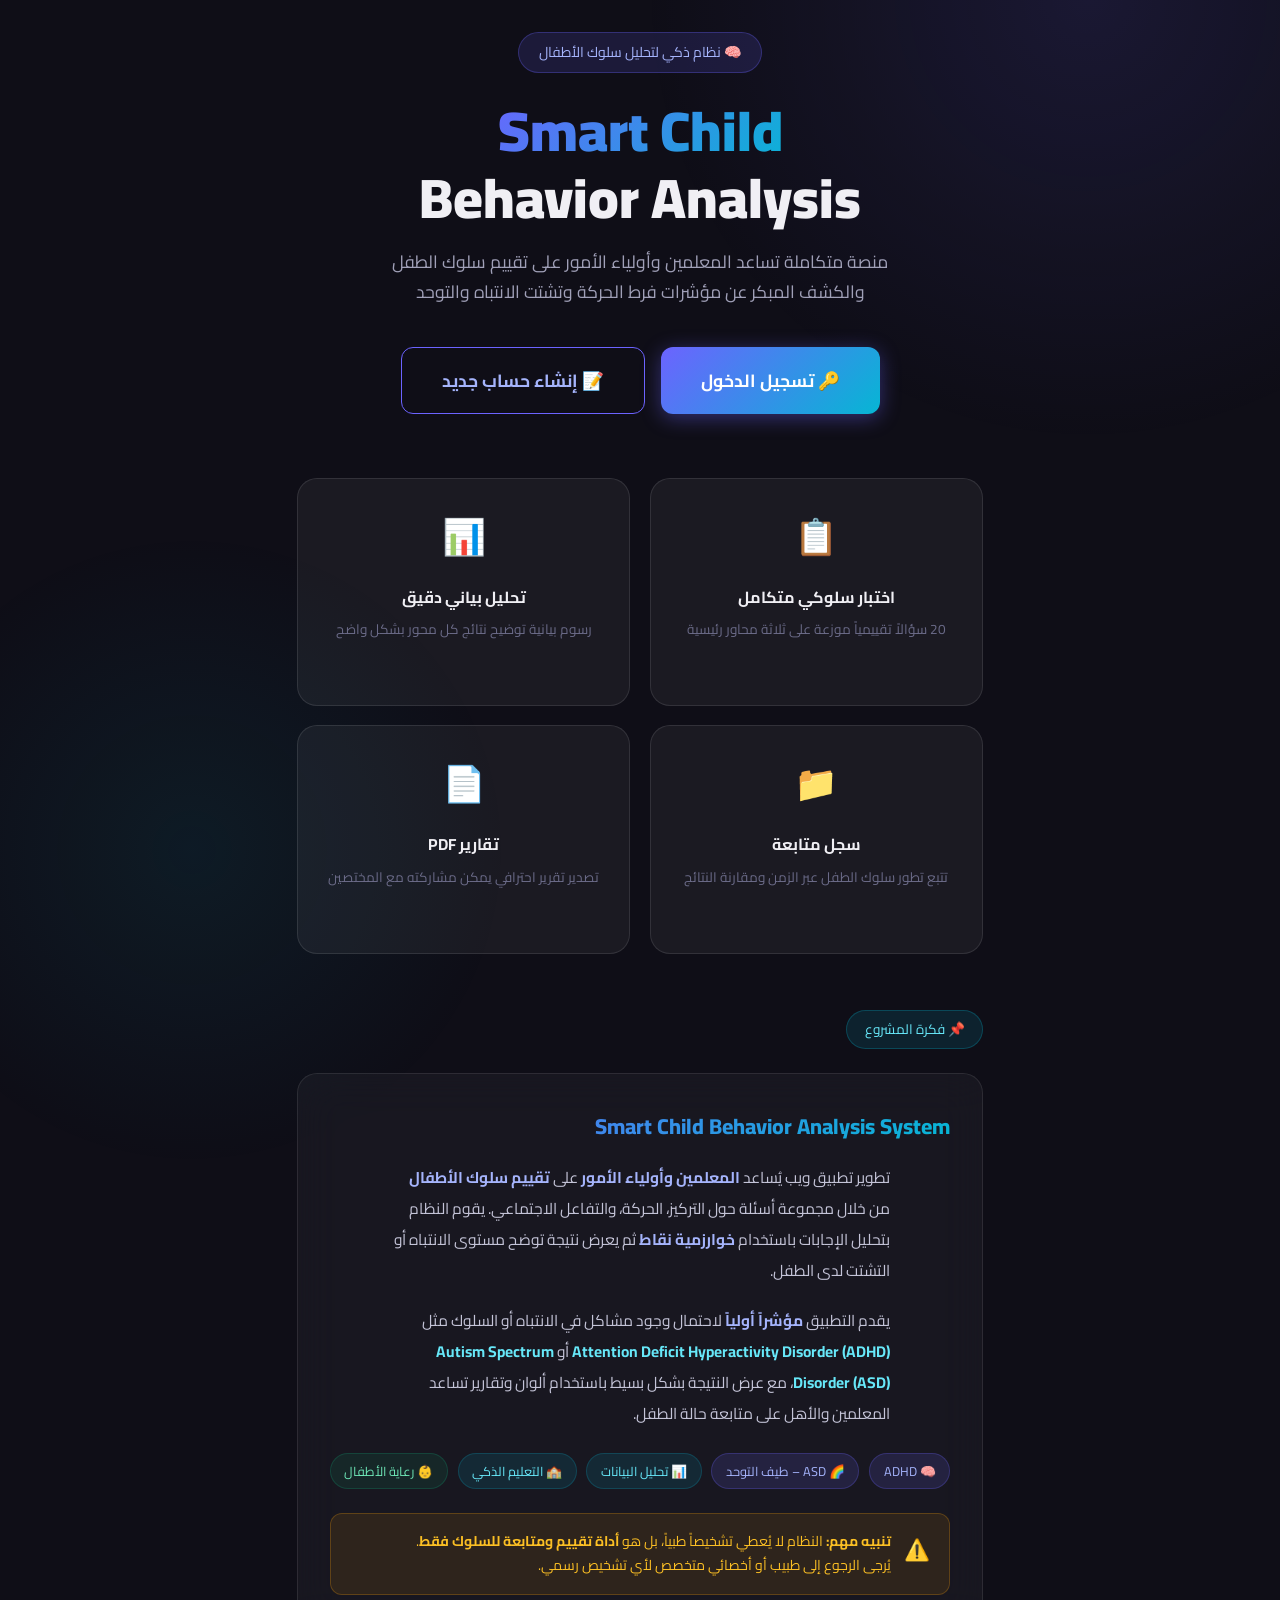
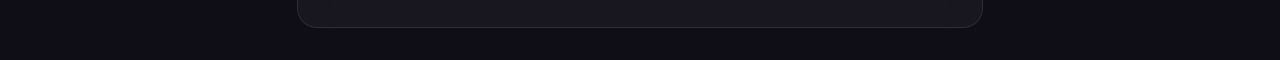
==== index.html @ 27fe79f5 "نظام ذكي لتشخيص اضطرابات فرط الحركة والتوحد لدى الأطفال نظام ذكي لتشخيص اضطرابات فرط الحركة والتوحد " ====
<!DOCTYPE html>
<html lang="ar" dir="rtl">
<head>
  <meta charset="UTF-8">
  <meta name="viewport" content="width=device-width, initial-scale=1.0">
  <title>نظام تحليل سلوك الأطفال الذكي</title>
  <meta name="description" content="نظام ذكي لتحليل سلوك الأطفال وتقديم مؤشرات مبكرة لمشاكل الانتباه وفرط الحركة والتوحد">
  <link rel="stylesheet" href="css/style.css">
</head>
<body>

<div class="hero">
  <div class="container">
    <div class="hero-badge">🧠 نظام ذكي لتحليل سلوك الأطفال</div>
    <h1>
      <span class="text-gradient">Smart Child</span><br>
      Behavior Analysis
    </h1>
    <p>منصة متكاملة تساعد المعلمين وأولياء الأمور على تقييم سلوك الطفل والكشف المبكر عن مؤشرات فرط الحركة وتشتت الانتباه والتوحد</p>
    <div class="hero-btns">
      <a href="login.html" class="btn btn-primary btn-lg">🔑 تسجيل الدخول</a>
      <a href="register.html" class="btn btn-outline btn-lg">📝 إنشاء حساب جديد</a>
    </div>

    <div class="features-grid">
      <div class="feature-card">
        <div class="feature-icon">📋</div>
        <h3>اختبار سلوكي متكامل</h3>
        <p>20 سؤالاً تقييمياً موزعة على ثلاثة محاور رئيسية</p>
      </div>
      <div class="feature-card">
        <div class="feature-icon">📊</div>
        <h3>تحليل بياني دقيق</h3>
        <p>رسوم بيانية توضيح نتائج كل محور بشكل واضح</p>
      </div>
      <div class="feature-card">
        <div class="feature-icon">📁</div>
        <h3>سجل متابعة</h3>
        <p>تتبع تطور سلوك الطفل عبر الزمن ومقارنة النتائج</p>
      </div>
      <div class="feature-card">
        <div class="feature-icon">📄</div>
        <h3>تقارير PDF</h3>
        <p>تصدير تقرير احترافي يمكن مشاركته مع المختصين</p>
      </div>
    </div>

    <!-- About Section -->
    <div style="margin-top:3.5rem;text-align:right;">

      <div style="display:inline-flex;align-items:center;gap:0.5rem;background:rgba(6,182,212,0.12);border:1px solid rgba(6,182,212,0.25);border-radius:50px;padding:0.35rem 1.1rem;font-size:0.85rem;color:#67e8f9;margin-bottom:1.5rem;">
        📌 فكرة المشروع
      </div>

      <div style="background:rgba(255,255,255,0.04);border:1px solid rgba(255,255,255,0.09);border-radius:20px;padding:2rem;backdrop-filter:blur(20px);">

        <h2 style="font-size:1.35rem;font-weight:800;margin-bottom:1rem;background:linear-gradient(135deg,#6c63ff,#06b6d4);-webkit-background-clip:text;-webkit-text-fill-color:transparent;background-clip:text;">
          Smart Child Behavior Analysis System
        </h2>

        <p style="color:#c4c4d8;font-size:0.97rem;line-height:2;margin-bottom:1.2rem;">
          تطوير تطبيق ويب يُساعد <strong style="color:#a5b4fc;">المعلمين وأولياء الأمور</strong> على
          <strong style="color:#a5b4fc;">تقييم سلوك الأطفال</strong> من خلال مجموعة أسئلة حول التركيز،
          الحركة، والتفاعل الاجتماعي. يقوم النظام بتحليل الإجابات باستخدام
          <strong style="color:#a5b4fc;">خوارزمية نقاط</strong> ثم يعرض نتيجة توضح مستوى الانتباه
          أو التشتت لدى الطفل.
        </p>

        <p style="color:#c4c4d8;font-size:0.97rem;line-height:2;margin-bottom:1.5rem;">
          يقدم التطبيق <strong style="color:#a5b4fc;">مؤشراً أولياً</strong> لاحتمال وجود مشاكل في
          الانتباه أو السلوك مثل
          <strong style="color:#67e8f9;">Attention Deficit Hyperactivity Disorder (ADHD)</strong> أو
          <strong style="color:#67e8f9;">Autism Spectrum Disorder (ASD)</strong>،
          مع عرض النتيجة بشكل بسيط باستخدام ألوان وتقارير تساعد المعلمين والأهل
          على متابعة حالة الطفل.
        </p>

        <!-- Tags -->
        <div style="display:flex;flex-wrap:wrap;gap:0.6rem;margin-bottom:1.5rem;">
          <span style="background:rgba(108,99,255,0.15);color:#a5b4fc;padding:0.3rem 0.85rem;border-radius:50px;font-size:0.8rem;border:1px solid rgba(108,99,255,0.25);">🧠 ADHD</span>
          <span style="background:rgba(108,99,255,0.15);color:#a5b4fc;padding:0.3rem 0.85rem;border-radius:50px;font-size:0.8rem;border:1px solid rgba(108,99,255,0.25);">🌈 ASD – طيف التوحد</span>
          <span style="background:rgba(6,182,212,0.12);color:#67e8f9;padding:0.3rem 0.85rem;border-radius:50px;font-size:0.8rem;border:1px solid rgba(6,182,212,0.2);">📊 تحليل البيانات</span>
          <span style="background:rgba(6,182,212,0.12);color:#67e8f9;padding:0.3rem 0.85rem;border-radius:50px;font-size:0.8rem;border:1px solid rgba(6,182,212,0.2);">🏫 التعليم الذكي</span>
          <span style="background:rgba(16,185,129,0.1);color:#6ee7b7;padding:0.3rem 0.85rem;border-radius:50px;font-size:0.8rem;border:1px solid rgba(16,185,129,0.2);">👶 رعاية الأطفال</span>
        </div>

        <!-- Disclaimer -->
        <div style="background:rgba(245,158,11,0.1);border:1px solid rgba(245,158,11,0.25);border-radius:12px;padding:1rem 1.2rem;display:flex;align-items:flex-start;gap:0.8rem;">
          <span style="font-size:1.3rem;flex-shrink:0;">⚠️</span>
          <p style="color:#fbbf24;font-size:0.88rem;line-height:1.7;margin:0;">
            <strong>تنبيه مهم:</strong> النظام لا يُعطي تشخيصاً طبياً، بل هو
            <strong>أداة تقييم ومتابعة للسلوك فقط</strong>. يُرجى الرجوع إلى طبيب أو
            أخصائي متخصص لأي تشخيص رسمي.
          </p>
        </div>

      </div>
    </div>

  </div>
</div>

<script src="js/storage.js"></script>
<script>
  // If already logged in, go to dashboard
  redirectIfLoggedIn();
</script>
</body>
</html>
---- css/style.css ----
@import url('https://fonts.googleapis.com/css2?family=Cairo:wght@300;400;500;600;700;800;900&family=Tajawal:wght@300;400;500;700;800&display=swap');

:root {
  --primary: #6c63ff;
  --primary-dark: #4f46e5;
  --primary-light: #a5b4fc;
  --secondary: #06b6d4;
  --accent: #f59e0b;
  --success: #10b981;
  --warning: #f59e0b;
  --danger: #ef4444;
  --bg-dark: #0f0e17;
  --bg-card: rgba(255,255,255,0.05);
  --bg-card-hover: rgba(255,255,255,0.08);
  --border: rgba(255,255,255,0.1);
  --text-primary: #f0eff4;
  --text-secondary: #a0a0b8;
  --text-muted: #6b6b88;
  --gradient: linear-gradient(135deg, #6c63ff, #06b6d4);
  --gradient-card: linear-gradient(145deg, rgba(108,99,255,0.15), rgba(6,182,212,0.08));
  --shadow: 0 20px 60px rgba(0,0,0,0.4);
  --shadow-sm: 0 4px 20px rgba(0,0,0,0.2);
  --radius: 20px;
  --radius-sm: 12px;
}

*, *::before, *::after { box-sizing: border-box; margin: 0; padding: 0; }

html { direction: rtl; scroll-behavior: smooth; }

body {
  font-family: 'Cairo', 'Tajawal', sans-serif;
  background: var(--bg-dark);
  color: var(--text-primary);
  min-height: 100vh;
  overflow-x: hidden;
  position: relative;
}

body::before {
  content: '';
  position: fixed;
  top: -50%;
  right: -20%;
  width: 70vw;
  height: 70vw;
  background: radial-gradient(circle, rgba(108,99,255,0.12) 0%, transparent 70%);
  pointer-events: none;
  z-index: 0;
}

body::after {
  content: '';
  position: fixed;
  bottom: -30%;
  left: -10%;
  width: 50vw;
  height: 50vw;
  background: radial-gradient(circle, rgba(6,182,212,0.08) 0%, transparent 70%);
  pointer-events: none;
  z-index: 0;
}

/* ===== SCROLLBAR ===== */
::-webkit-scrollbar { width: 6px; }
::-webkit-scrollbar-track { background: var(--bg-dark); }
::-webkit-scrollbar-thumb { background: var(--primary); border-radius: 10px; }

/* ===== NAVBAR ===== */
.navbar {
  position: fixed;
  top: 0; right: 0; left: 0;
  z-index: 1000;
  background: rgba(15,14,23,0.85);
  backdrop-filter: blur(20px);
  border-bottom: 1px solid var(--border);
  padding: 0 2rem;
  height: 70px;
  display: flex;
  align-items: center;
  justify-content: space-between;
}

.nav-brand {
  display: flex;
  align-items: center;
  gap: 0.75rem;
  text-decoration: none;
  color: var(--text-primary);
  font-size: 1.2rem;
  font-weight: 800;
}

.nav-brand .logo-icon {
  width: 40px; height: 40px;
  background: var(--gradient);
  border-radius: 12px;
  display: flex; align-items: center; justify-content: center;
  font-size: 1.3rem;
  box-shadow: 0 4px 15px rgba(108,99,255,0.4);
}

.nav-links {
  display: flex;
  align-items: center;
  gap: 1.5rem;
  list-style: none;
}

.nav-links a {
  color: var(--text-secondary);
  text-decoration: none;
  font-weight: 500;
  font-size: 0.95rem;
  transition: color 0.3s;
}

.nav-links a:hover { color: var(--primary-light); }

.nav-user {
  display: flex;
  align-items: center;
  gap: 1rem;
}

.user-avatar {
  width: 38px; height: 38px;
  background: var(--gradient);
  border-radius: 50%;
  display: flex; align-items: center; justify-content: center;
  font-weight: 700;
  font-size: 1rem;
  cursor: pointer;
}

/* ===== MAIN CONTENT ===== */
.main-content {
  padding-top: 90px;
  padding-bottom: 3rem;
  min-height: 100vh;
  position: relative;
  z-index: 1;
}

.container {
  max-width: 1200px;
  margin: 0 auto;
  padding: 0 1.5rem;
}

.container-sm {
  max-width: 680px;
  margin: 0 auto;
  padding: 0 1.5rem;
}

/* ===== PAGE HEADER ===== */
.page-header {
  text-align: center;
  margin-bottom: 2.5rem;
}

.page-header h1 {
  font-size: 2.2rem;
  font-weight: 800;
  background: var(--gradient);
  -webkit-background-clip: text;
  -webkit-text-fill-color: transparent;
  background-clip: text;
  margin-bottom: 0.5rem;
}

.page-header p {
  color: var(--text-secondary);
  font-size: 1.05rem;
}

/* ===== GLASS CARD ===== */
.card {
  background: var(--bg-card);
  background-image: var(--gradient-card);
  border: 1px solid var(--border);
  border-radius: var(--radius);
  padding: 2rem;
  backdrop-filter: blur(20px);
  box-shadow: var(--shadow-sm);
  transition: transform 0.3s, box-shadow 0.3s;
}

.card:hover { transform: translateY(-4px); box-shadow: var(--shadow); }

/* ===== BADGE / STATUS ===== */
.badge {
  display: inline-flex;
  align-items: center;
  gap: 0.4rem;
  padding: 0.3rem 0.9rem;
  border-radius: 50px;
  font-size: 0.82rem;
  font-weight: 700;
}

.badge-normal     { background: rgba(16,185,129,0.2);  color: #34d399;  border: 1px solid rgba(16,185,129,0.3); }
.badge-attention  { background: rgba(245,158,11,0.2);  color: #fbbf24;  border: 1px solid rgba(245,158,11,0.3); }
.badge-hyperactive{ background: rgba(239,68,68,0.2);   color: #f87171;  border: 1px solid rgba(239,68,68,0.3); }
.badge-autism     { background: rgba(168,85,247,0.2);  color: #c084fc;  border: 1px solid rgba(168,85,247,0.3); }
.badge-pending    { background: rgba(160,160,184,0.15);color: var(--text-secondary); border: 1px solid var(--border); }

/* ===== BUTTONS ===== */
.btn {
  display: inline-flex;
  align-items: center;
  gap: 0.5rem;
  padding: 0.75rem 1.75rem;
  border-radius: var(--radius-sm);
  font-family: 'Cairo', sans-serif;
  font-size: 0.95rem;
  font-weight: 700;
  cursor: pointer;
  border: none;
  transition: all 0.3s;
  text-decoration: none;
}

.btn-primary {
  background: var(--gradient);
  color: #fff;
  box-shadow: 0 4px 20px rgba(108,99,255,0.4);
}

.btn-primary:hover {
  transform: translateY(-2px);
  box-shadow: 0 8px 30px rgba(108,99,255,0.6);
}

.btn-outline {
  background: transparent;
  color: var(--primary-light);
  border: 1.5px solid var(--primary);
}

.btn-outline:hover { background: rgba(108,99,255,0.1); }

.btn-success {
  background: linear-gradient(135deg, #10b981, #059669);
  color: #fff;
  box-shadow: 0 4px 20px rgba(16,185,129,0.4);
}

.btn-danger {
  background: linear-gradient(135deg, #ef4444, #dc2626);
  color: #fff;
}

.btn-sm { padding: 0.5rem 1.1rem; font-size: 0.85rem; }
.btn-lg { padding: 1rem 2.5rem; font-size: 1.1rem; }
.btn-full { width: 100%; justify-content: center; }

.btn:disabled {
  opacity: 0.5;
  cursor: not-allowed;
  transform: none !important;
}

/* ===== FORM ===== */
.form-group { margin-bottom: 1.5rem; }

.form-label {
  display: block;
  margin-bottom: 0.5rem;
  font-size: 0.9rem;
  font-weight: 600;
  color: var(--text-secondary);
}

.form-control {
  width: 100%;
  padding: 0.85rem 1.2rem;
  background: rgba(255,255,255,0.04);
  border: 1.5px solid var(--border);
  border-radius: var(--radius-sm);
  color: var(--text-primary);
  font-family: 'Cairo', sans-serif;
  font-size: 0.95rem;
  transition: border-color 0.3s, box-shadow 0.3s;
  direction: rtl;
}

.form-control:focus {
  outline: none;
  border-color: var(--primary);
  box-shadow: 0 0 0 3px rgba(108,99,255,0.15);
  background: rgba(108,99,255,0.05);
}

.form-control::placeholder { color: var(--text-muted); }

select.form-control option { background: #1a1928; }

.form-error {
  color: #f87171;
  font-size: 0.82rem;
  margin-top: 0.3rem;
  display: none;
}

/* ===== GRID ===== */
.grid { display: grid; gap: 1.5rem; }
.grid-2 { grid-template-columns: repeat(auto-fit, minmax(280px, 1fr)); }
.grid-3 { grid-template-columns: repeat(auto-fit, minmax(260px, 1fr)); }

/* ===== STATS ===== */
.stat-card {
  background: var(--bg-card);
  border: 1px solid var(--border);
  border-radius: var(--radius);
  padding: 1.5rem;
  display: flex;
  align-items: center;
  gap: 1rem;
  transition: all 0.3s;
}

.stat-card:hover { transform: translateY(-3px); box-shadow: var(--shadow-sm); }

.stat-icon {
  width: 56px; height: 56px;
  border-radius: 16px;
  display: flex; align-items: center; justify-content: center;
  font-size: 1.5rem;
  flex-shrink: 0;
}

.stat-icon-purple { background: rgba(108,99,255,0.2); }
.stat-icon-cyan { background: rgba(6,182,212,0.2); }
.stat-icon-green { background: rgba(16,185,129,0.2); }
.stat-icon-yellow { background: rgba(245,158,11,0.2); }

.stat-info h3 {
  font-size: 1.8rem;
  font-weight: 800;
  color: var(--text-primary);
}

.stat-info p {
  color: var(--text-secondary);
  font-size: 0.88rem;
}

/* ===== CHILD CARD ===== */
.child-card {
  background: var(--bg-card);
  border: 1px solid var(--border);
  border-radius: var(--radius);
  padding: 1.5rem;
  cursor: pointer;
  transition: all 0.3s;
  position: relative;
  overflow: hidden;
}

.child-card::before {
  content: '';
  position: absolute;
  top: 0; right: 0;
  width: 4px;
  height: 100%;
  background: var(--gradient);
  border-radius: 0 var(--radius) var(--radius) 0;
}

.child-card:hover {
  transform: translateY(-4px);
  border-color: rgba(108,99,255,0.3);
  box-shadow: 0 10px 40px rgba(108,99,255,0.2);
}

.child-avatar {
  width: 60px; height: 60px;
  border-radius: 50%;
  background: var(--gradient);
  display: flex; align-items: center; justify-content: center;
  font-size: 1.5rem;
  font-weight: 800;
  margin-bottom: 1rem;
  color: #fff;
  box-shadow: 0 4px 15px rgba(108,99,255,0.4);
}

.child-name {
  font-size: 1.15rem;
  font-weight: 700;
  margin-bottom: 0.3rem;
}

.child-meta {
  color: var(--text-secondary);
  font-size: 0.88rem;
  margin-bottom: 1rem;
}

.child-actions {
  display: flex;
  gap: 0.6rem;
  flex-wrap: wrap;
}

/* ===== ASSESSMENT ===== */
.question-card {
  background: var(--bg-card);
  border: 1px solid var(--border);
  border-radius: var(--radius);
  padding: 2rem;
  margin-bottom: 1rem;
  transition: all 0.4s;
  animation: fadeInUp 0.4s ease;
}

.question-number {
  font-size: 0.82rem;
  font-weight: 600;
  color: var(--primary-light);
  text-transform: uppercase;
  margin-bottom: 0.5rem;
}

.question-text {
  font-size: 1.1rem;
  font-weight: 600;
  color: var(--text-primary);
  margin-bottom: 1.5rem;
  line-height: 1.7;
}

.scale-options {
  display: flex;
  gap: 0.75rem;
  justify-content: center;
  flex-wrap: wrap;
}

.scale-btn {
  display: flex;
  flex-direction: column;
  align-items: center;
  gap: 0.3rem;
  padding: 0.8rem 1.2rem;
  border-radius: var(--radius-sm);
  border: 1.5px solid var(--border);
  background: transparent;
  color: var(--text-secondary);
  cursor: pointer;
  font-family: 'Cairo', sans-serif;
  font-size: 0.82rem;
  transition: all 0.25s;
  min-width: 75px;
}

.scale-btn .scale-num {
  font-size: 1.3rem;
  font-weight: 800;
  color: var(--text-primary);
  transition: color 0.25s;
}

.scale-btn:hover {
  border-color: var(--primary);
  background: rgba(108,99,255,0.1);
}

.scale-btn.selected {
  border-color: var(--primary);
  background: rgba(108,99,255,0.2);
  color: var(--primary-light);
}

.scale-btn.selected .scale-num { color: var(--primary-light); }

/* ===== PROGRESS ===== */
.progress-bar-wrap {
  background: rgba(255,255,255,0.06);
  border-radius: 50px;
  height: 8px;
  overflow: hidden;
  margin-bottom: 0.5rem;
}

.progress-bar {
  height: 100%;
  background: var(--gradient);
  border-radius: 50px;
  transition: width 0.4s ease;
}

.progress-text {
  display: flex;
  justify-content: space-between;
  font-size: 0.82rem;
  color: var(--text-muted);
  margin-bottom: 1.5rem;
}

/* ===== RESULT ===== */
.result-hero {
  text-align: center;
  padding: 3rem 0 2rem;
}

.result-circle {
  width: 160px; height: 160px;
  border-radius: 50%;
  margin: 0 auto 1.5rem;
  display: flex; flex-direction: column;
  align-items: center; justify-content: center;
  font-size: 2.5rem;
  font-weight: 900;
  border: 4px solid;
  position: relative;
  animation: pulse-ring 2s ease-in-out infinite;
}

.result-circle.normal      { border-color: #10b981; background: rgba(16,185,129,0.1);  color: #10b981; }
.result-circle.attention   { border-color: #f59e0b; background: rgba(245,158,11,0.1);  color: #f59e0b; }
.result-circle.hyperactive { border-color: #ef4444; background: rgba(239,68,68,0.1);   color: #ef4444; }
.result-circle.autism      { border-color: #a855f7; background: rgba(168,85,247,0.1);  color: #a855f7; }

.result-circle .score-label {
  font-size: 0.75rem;
  font-weight: 600;
  margin-top: 0.2rem;
}

.result-title {
  font-size: 1.8rem;
  font-weight: 800;
  margin-bottom: 0.5rem;
}

.result-subtitle {
  color: var(--text-secondary);
  font-size: 1rem;
}

.category-scores {
  display: grid;
  grid-template-columns: repeat(auto-fit, minmax(180px, 1fr));
  gap: 1rem;
  margin: 2rem 0;
}

.category-score-card {
  background: var(--bg-card);
  border: 1px solid var(--border);
  border-radius: var(--radius-sm);
  padding: 1.2rem;
  text-align: center;
}

.category-score-card .cat-name {
  font-size: 0.88rem;
  color: var(--text-secondary);
  margin-bottom: 0.5rem;
}

.category-score-card .cat-val {
  font-size: 1.8rem;
  font-weight: 800;
  color: var(--primary-light);
}

.category-score-card .cat-max {
  font-size: 0.78rem;
  color: var(--text-muted);
}

/* ===== RECOMMENDATIONS ===== */
.recommend-list { list-style: none; }

.recommend-list li {
  display: flex;
  align-items: flex-start;
  gap: 0.8rem;
  padding: 0.9rem 0;
  border-bottom: 1px solid var(--border);
  font-size: 0.95rem;
  line-height: 1.6;
  color: var(--text-secondary);
}

.recommend-list li:last-child { border-bottom: none; }

.recommend-icon {
  width: 28px; height: 28px;
  border-radius: 50%;
  background: rgba(108,99,255,0.2);
  display: flex; align-items: center; justify-content: center;
  font-size: 0.9rem;
  flex-shrink: 0;
  margin-top: 2px;
}

/* ===== TIMELINE ===== */
.timeline { position: relative; padding-right: 1.5rem; }

.timeline::before {
  content: '';
  position: absolute;
  right: 0; top: 0; bottom: 0;
  width: 2px;
  background: linear-gradient(to bottom, var(--primary), transparent);
}

.timeline-item {
  position: relative;
  padding-right: 2rem;
  padding-bottom: 2rem;
}

.timeline-dot {
  position: absolute;
  right: -7px; top: 4px;
  width: 16px; height: 16px;
  border-radius: 50%;
  border: 2px solid var(--primary);
  background: var(--bg-dark);
}

.timeline-date {
  font-size: 0.82rem;
  color: var(--text-muted);
  margin-bottom: 0.3rem;
}

.timeline-card {
  background: var(--bg-card);
  border: 1px solid var(--border);
  border-radius: var(--radius-sm);
  padding: 1rem 1.2rem;
}

/* ===== AUTH PAGES ===== */
.auth-wrapper {
  min-height: 100vh;
  display: flex;
  align-items: center;
  justify-content: center;
  padding: 2rem;
  position: relative;
  z-index: 1;
}

.auth-card {
  width: 100%;
  max-width: 460px;
  background: rgba(255,255,255,0.04);
  border: 1px solid var(--border);
  border-radius: 28px;
  padding: 2.5rem;
  backdrop-filter: blur(30px);
  box-shadow: 0 30px 80px rgba(0,0,0,0.5);
  animation: fadeInUp 0.5s ease;
}

.auth-logo {
  text-align: center;
  margin-bottom: 2rem;
}

.auth-logo .logo-big {
  width: 70px; height: 70px;
  background: var(--gradient);
  border-radius: 20px;
  display: flex; align-items: center; justify-content: center;
  font-size: 2rem;
  margin: 0 auto 1rem;
  box-shadow: 0 8px 30px rgba(108,99,255,0.5);
}

.auth-logo h1 {
  font-size: 1.5rem;
  font-weight: 800;
  background: var(--gradient);
  -webkit-background-clip: text;
  -webkit-text-fill-color: transparent;
  background-clip: text;
}

.auth-logo p {
  color: var(--text-muted);
  font-size: 0.88rem;
}

.auth-divider {
  text-align: center;
  margin: 1.5rem 0;
  position: relative;
  color: var(--text-muted);
  font-size: 0.85rem;
}

.auth-divider::before {
  content: '';
  position: absolute;
  left: 0; right: 0; top: 50%;
  height: 1px;
  background: var(--border);
}

.auth-divider span {
  background: var(--bg-dark);
  padding: 0 0.8rem;
  position: relative;
}

/* ===== TOAST ===== */
.toast-container {
  position: fixed;
  top: 80px; left: 1.5rem;
  z-index: 9999;
  display: flex;
  flex-direction: column;
  gap: 0.5rem;
}

.toast {
  background: rgba(20,19,35,0.95);
  border: 1px solid var(--border);
  border-radius: var(--radius-sm);
  padding: 0.9rem 1.2rem;
  display: flex;
  align-items: center;
  gap: 0.75rem;
  min-width: 280px;
  backdrop-filter: blur(20px);
  animation: slideInLeft 0.3s ease;
  box-shadow: var(--shadow-sm);
}

.toast.success { border-color: rgba(16,185,129,0.4); }
.toast.error { border-color: rgba(239,68,68,0.4); }
.toast.warning { border-color: rgba(245,158,11,0.4); }

.toast-icon { font-size: 1.2rem; }
.toast-msg { font-size: 0.9rem; color: var(--text-primary); font-weight: 500; }

/* ===== MODAL ===== */
.modal-overlay {
  position: fixed; inset: 0;
  background: rgba(0,0,0,0.7);
  backdrop-filter: blur(5px);
  z-index: 2000;
  display: flex; align-items: center; justify-content: center;
  padding: 1rem;
  animation: fadeIn 0.2s ease;
}

.modal-box {
  background: #141327;
  border: 1px solid var(--border);
  border-radius: var(--radius);
  padding: 2rem;
  max-width: 500px; width: 100%;
  animation: fadeInUp 0.3s ease;
}

.modal-header {
  display: flex; align-items: center; justify-content: space-between;
  margin-bottom: 1.5rem;
}

.modal-title { font-size: 1.2rem; font-weight: 700; }

.modal-close {
  background: none; border: none; cursor: pointer;
  color: var(--text-muted); font-size: 1.4rem;
  padding: 0.2rem; transition: color 0.2s;
}

.modal-close:hover { color: var(--text-primary); }

/* ===== SECTION TITLE ===== */
.section-title {
  font-size: 1.3rem;
  font-weight: 700;
  margin-bottom: 1.2rem;
  display: flex;
  align-items: center;
  gap: 0.6rem;
}

.section-title::after {
  content: '';
  flex: 1;
  height: 1px;
  background: var(--border);
}

/* ===== EMPTY STATE ===== */
.empty-state {
  text-align: center;
  padding: 4rem 2rem;
  color: var(--text-muted);
}

.empty-state .empty-icon {
  font-size: 4rem;
  margin-bottom: 1rem;
  opacity: 0.4;
}

.empty-state h3 {
  font-size: 1.1rem;
  color: var(--text-secondary);
  margin-bottom: 0.5rem;
}

.empty-state p { font-size: 0.9rem; margin-bottom: 1.5rem; }

/* ===== LOADING ===== */
.spinner {
  width: 36px; height: 36px;
  border: 3px solid var(--border);
  border-top-color: var(--primary);
  border-radius: 50%;
  animation: spin 0.8s linear infinite;
  margin: 2rem auto;
}

/* ===== CHART CONTAINER ===== */
.chart-container {
  position: relative;
  background: var(--bg-card);
  border: 1px solid var(--border);
  border-radius: var(--radius);
  padding: 1.5rem;
  margin-bottom: 1.5rem;
}

.chart-title {
  font-size: 1rem;
  font-weight: 700;
  margin-bottom: 1rem;
  color: var(--text-secondary);
}

/* ===== THRESHOLD TABLE ===== */
.threshold-table {
  width: 100%;
  border-collapse: collapse;
  font-size: 0.9rem;
}

.threshold-table th {
  padding: 0.7rem 1rem;
  text-align: right;
  font-weight: 600;
  color: var(--text-secondary);
  border-bottom: 1px solid var(--border);
}

.threshold-table td {
  padding: 0.7rem 1rem;
  border-bottom: 1px solid rgba(255,255,255,0.04);
}

.threshold-table tr:last-child td { border-bottom: none; }

/* ===== MISC ===== */
.text-center { text-align: center; }
.text-gradient {
  background: var(--gradient);
  -webkit-background-clip: text;
  -webkit-text-fill-color: transparent;
  background-clip: text;
}

.mt-1 { margin-top: 0.5rem; }
.mt-2 { margin-top: 1rem; }
.mt-3 { margin-top: 1.5rem; }
.mt-4 { margin-top: 2rem; }
.mb-2 { margin-bottom: 1rem; }
.mb-3 { margin-bottom: 1.5rem; }
.mb-4 { margin-bottom: 2rem; }

.flex { display: flex; }
.flex-center { display: flex; align-items: center; justify-content: center; }
.flex-between { display: flex; align-items: center; justify-content: space-between; }
.gap-1 { gap: 0.5rem; }
.gap-2 { gap: 1rem; }
.flex-wrap { flex-wrap: wrap; }

.hidden { display: none !important; }

/* ===== ANIMATIONS ===== */
@keyframes fadeInUp {
  from { opacity: 0; transform: translateY(20px); }
  to { opacity: 1; transform: translateY(0); }
}

@keyframes fadeIn {
  from { opacity: 0; }
  to { opacity: 1; }
}

@keyframes slideInLeft {
  from { opacity: 0; transform: translateX(20px); }
  to { opacity: 1; transform: translateX(0); }
}

@keyframes spin {
  to { transform: rotate(360deg); }
}

@keyframes pulse-ring {
  0%, 100% { box-shadow: 0 0 0 0 rgba(108,99,255,0.15); }
  50% { box-shadow: 0 0 0 15px rgba(108,99,255,0); }
}

/* ===== HERO (Landing) ===== */
.hero {
  min-height: 100vh;
  display: flex;
  flex-direction: column;
  align-items: center;
  justify-content: center;
  text-align: center;
  padding: 2rem;
  position: relative;
  z-index: 1;
}

.hero-badge {
  display: inline-flex;
  align-items: center;
  gap: 0.5rem;
  background: rgba(108,99,255,0.15);
  border: 1px solid rgba(108,99,255,0.3);
  border-radius: 50px;
  padding: 0.4rem 1.2rem;
  font-size: 0.88rem;
  color: var(--primary-light);
  margin-bottom: 1.5rem;
  animation: fadeInUp 0.5s ease;
}

.hero h1 {
  font-size: clamp(2.2rem, 5vw, 3.5rem);
  font-weight: 900;
  line-height: 1.2;
  margin-bottom: 1rem;
  animation: fadeInUp 0.6s ease;
}

.hero p {
  font-size: 1.1rem;
  color: var(--text-secondary);
  max-width: 500px;
  margin: 0 auto 2.5rem;
  line-height: 1.7;
  animation: fadeInUp 0.7s ease;
}

.hero-btns {
  display: flex;
  gap: 1rem;
  justify-content: center;
  flex-wrap: wrap;
  animation: fadeInUp 0.8s ease;
}

.features-grid {
  display: grid;
  grid-template-columns: repeat(auto-fit, minmax(220px, 1fr));
  gap: 1.2rem;
  margin-top: 4rem;
  animation: fadeInUp 0.9s ease;
}

.feature-card {
  background: var(--bg-card);
  border: 1px solid var(--border);
  border-radius: var(--radius);
  padding: 1.5rem;
  text-align: center;
  transition: all 0.3s;
}

.feature-card:hover {
  border-color: rgba(108,99,255,0.3);
  transform: translateY(-4px);
}

.feature-icon {
  font-size: 2.2rem;
  margin-bottom: 0.8rem;
}

.feature-card h3 {
  font-size: 1rem;
  font-weight: 700;
  margin-bottom: 0.4rem;
}

.feature-card p {
  font-size: 0.85rem;
  color: var(--text-muted);
}

/* ===== CAMERA PAGE ===== */

/* Permission Screen */
.camera-permission-screen {
  text-align: center;
  padding: 2rem 0;
  animation: fadeInUp 0.5s ease;
}

.perm-icon {
  font-size: 4rem;
  margin-bottom: 1rem;
  animation: pulse-ring 3s infinite;
}

.perm-title {
  font-size: 1.7rem;
  font-weight: 800;
  background: var(--gradient);
  -webkit-background-clip: text;
  -webkit-text-fill-color: transparent;
  background-clip: text;
  margin-bottom: 1rem;
}

.perm-desc {
  color: var(--text-secondary);
  font-size: 1rem;
  line-height: 1.7;
  max-width: 500px;
  margin: 0 auto 1.5rem;
}

.perm-badges {
  display: flex;
  gap: 0.6rem;
  justify-content: center;
  flex-wrap: wrap;
  margin-bottom: 1.5rem;
}

.perm-badge {
  background: rgba(108,99,255,0.12);
  border: 1px solid rgba(108,99,255,0.25);
  border-radius: 50px;
  padding: 0.35rem 0.9rem;
  font-size: 0.82rem;
  color: var(--primary-light);
  font-weight: 600;
}

.color-legend {
  background: rgba(255,255,255,0.03);
  border: 1px solid var(--border);
  border-radius: var(--radius-sm);
  padding: 1rem 1.5rem;
  margin: 1.2rem 0;
  text-align: right;
}

.legend-item {
  display: flex;
  align-items: center;
  gap: 0.8rem;
  padding: 0.5rem 0;
  font-size: 0.9rem;
  color: var(--text-secondary);
  border-bottom: 1px solid rgba(255,255,255,0.04);
}

.legend-item:last-child { border-bottom: none; }

.legend-dot {
  width: 14px; height: 14px;
  border-radius: 50%;
  flex-shrink: 0;
}

.model-loading-status {
  display: flex;
  align-items: center;
  justify-content: center;
  gap: 0.75rem;
  padding: 0.8rem;
  color: var(--text-muted);
  font-size: 0.88rem;
  margin: 1rem 0;
}

.loading-spinner {
  width: 18px; height: 18px;
  border: 2px solid var(--border);
  border-top-color: var(--primary);
  border-radius: 50%;
  animation: spin 0.8s linear infinite;
  flex-shrink: 0;
}

.perm-error {
  background: rgba(239,68,68,0.1);
  border: 1px solid rgba(239,68,68,0.3);
  border-radius: var(--radius-sm);
  padding: 0.9rem;
  color: #f87171;
  font-size: 0.9rem;
  margin-top: 1rem;
}

/* Video Wrap */
.camera-wrap {
  position: relative;
  border-radius: var(--radius);
  overflow: hidden;
  background: #000;
  border: 2px solid var(--border);
  margin-bottom: 1.5rem;
  box-shadow: 0 20px 60px rgba(0,0,0,0.5);
}

.camera-video {
  width: 100%;
  display: block;
  transform: scaleX(-1); /* mirror effect */
  max-height: 360px;
  object-fit: cover;
}

.camera-canvas {
  position: absolute;
  top: 0; left: 0;
  width: 100%; height: 100%;
  transform: scaleX(-1); /* mirror to match video */
  pointer-events: none;
}

/* Live Indicator */
.camera-indicator {
  position: absolute;
  bottom: 1rem;
  left: 50%;
  transform: translateX(-50%);
  display: flex;
  align-items: center;
  gap: 0.7rem;
  background: rgba(0,0,0,0.7);
  border: 1px solid rgba(255,255,255,0.15);
  border-radius: 50px;
  padding: 0.5rem 1.2rem;
  backdrop-filter: blur(10px);
  white-space: nowrap;
}

.indicator-dot {
  width: 16px; height: 16px;
  border-radius: 50%;
  background: #6c63ff;
  box-shadow: 0 0 12px #6c63ffaa;
  animation: indicator-pulse 1s ease-in-out infinite;
  flex-shrink: 0;
  transition: background 0.5s, box-shadow 0.5s;
}

.indicator-label {
  font-size: 0.85rem;
  font-weight: 700;
  color: #fff;
}

@keyframes indicator-pulse {
  0%, 100% { transform: scale(1); opacity: 1; }
  50% { transform: scale(1.3); opacity: 0.8; }
}

/* Timer Ring */
.timer-section {
  display: flex;
  align-items: center;
  gap: 2rem;
  margin-bottom: 1rem;
}

.timer-ring-wrap {
  position: relative;
  width: 120px; height: 120px;
  flex-shrink: 0;
}

.timer-ring {
  width: 120px; height: 120px;
  transform: rotate(-90deg);
}

.ring-bg {
  fill: none;
  stroke: rgba(255,255,255,0.08);
  stroke-width: 8;
}

.ring-progress {
  fill: none;
  stroke: var(--primary);
  stroke-width: 8;
  stroke-linecap: round;
  transition: stroke-dashoffset 1s linear;
  filter: drop-shadow(0 0 6px rgba(108,99,255,0.8));
}

.timer-center {
  position: absolute;
  inset: 0;
  display: flex;
  flex-direction: column;
  align-items: center;
  justify-content: center;
}

.timer-seconds {
  font-size: 2rem;
  font-weight: 900;
  color: var(--primary-light);
  line-height: 1;
}

.timer-unit {
  font-size: 0.65rem;
  color: var(--text-muted);
  margin-top: 0.1rem;
  letter-spacing: 1px;
}

.live-metrics {
  display: flex;
  flex-direction: column;
  gap: 0.6rem;
  flex: 1;
}

.metric-box {
  background: rgba(255,255,255,0.04);
  border: 1px solid var(--border);
  border-radius: var(--radius-sm);
  padding: 0.6rem 1rem;
  display: flex;
  justify-content: space-between;
  align-items: center;
}

.metric-label {
  font-size: 0.82rem;
  color: var(--text-muted);
}

.metric-val {
  font-size: 0.95rem;
  font-weight: 700;
  color: var(--primary-light);
}

/* Result Screen */
.cam-result-hero {
  text-align: center;
  padding: 2.5rem 1.5rem;
  margin-bottom: 1.5rem;
  background: var(--bg-card);
  border-radius: var(--radius);
  border: 2px solid transparent;
  transition: border-color 0.5s;
  animation: fadeInUp 0.5s ease;
}

.cam-result-dot {
  width: 80px; height: 80px;
  border-radius: 50%;
  margin: 0 auto 1.2rem;
  transition: background 0.5s, box-shadow 0.5s;
  animation: indicator-pulse 2s ease-in-out infinite;
}

.cam-result-title {
  font-size: 1.6rem;
  font-weight: 800;
  margin-bottom: 0.5rem;
}

.cam-result-sub {
  color: var(--text-secondary);
  font-size: 0.95rem;
  line-height: 1.6;
  max-width: 420px;
  margin: 0 auto;
}

/* Camera metrics grid */
.cam-metrics-grid {
  display: grid;
  grid-template-columns: repeat(auto-fit, minmax(130px, 1fr));
  gap: 1rem;
}

.cam-metric-card {
  background: rgba(255,255,255,0.04);
  border: 1px solid var(--border);
  border-radius: var(--radius-sm);
  padding: 1rem;
  text-align: center;
}

.cam-metric-icon { font-size: 1.5rem; margin-bottom: 0.4rem; }
.cam-metric-val { font-size: 1.4rem; font-weight: 800; color: var(--primary-light); }
.cam-metric-label { font-size: 0.78rem; color: var(--text-muted); margin-top: 0.2rem; }

/* Camera result section in result.html */
.camera-result-section {
  border: 1px solid var(--border);
  border-radius: var(--radius);
  overflow: hidden;
  margin-bottom: 1.5rem;
}

.camera-result-toggle {
  width: 100%;
  padding: 1rem 1.5rem;
  background: rgba(255,255,255,0.04);
  border: none;
  color: var(--text-primary);
  font-family: 'Cairo', sans-serif;
  font-weight: 700;
  font-size: 1rem;
  cursor: pointer;
  display: flex;
  align-items: center;
  justify-content: space-between;
  transition: background 0.2s;
}

.camera-result-toggle:hover { background: rgba(255,255,255,0.07); }

.camera-result-body {
  padding: 1.2rem 1.5rem;
  border-top: 1px solid var(--border);
}

/* ===== RESPONSIVE ===== */
@media (max-width: 768px) {
  .navbar { padding: 0 1rem; }
  .nav-links { display: none; }
  .main-content { padding-top: 80px; }
  .auth-card { padding: 1.8rem 1.4rem; }
  .stat-card { padding: 1.2rem; }
  .scale-options { gap: 0.4rem; }
  .scale-btn { min-width: 60px; padding: 0.6rem 0.8rem; }
  .timer-section { flex-direction: column; align-items: center; }
  .live-metrics { width: 100%; }
  .camera-indicator { font-size: 0.78rem; padding: 0.4rem 0.9rem; }
}
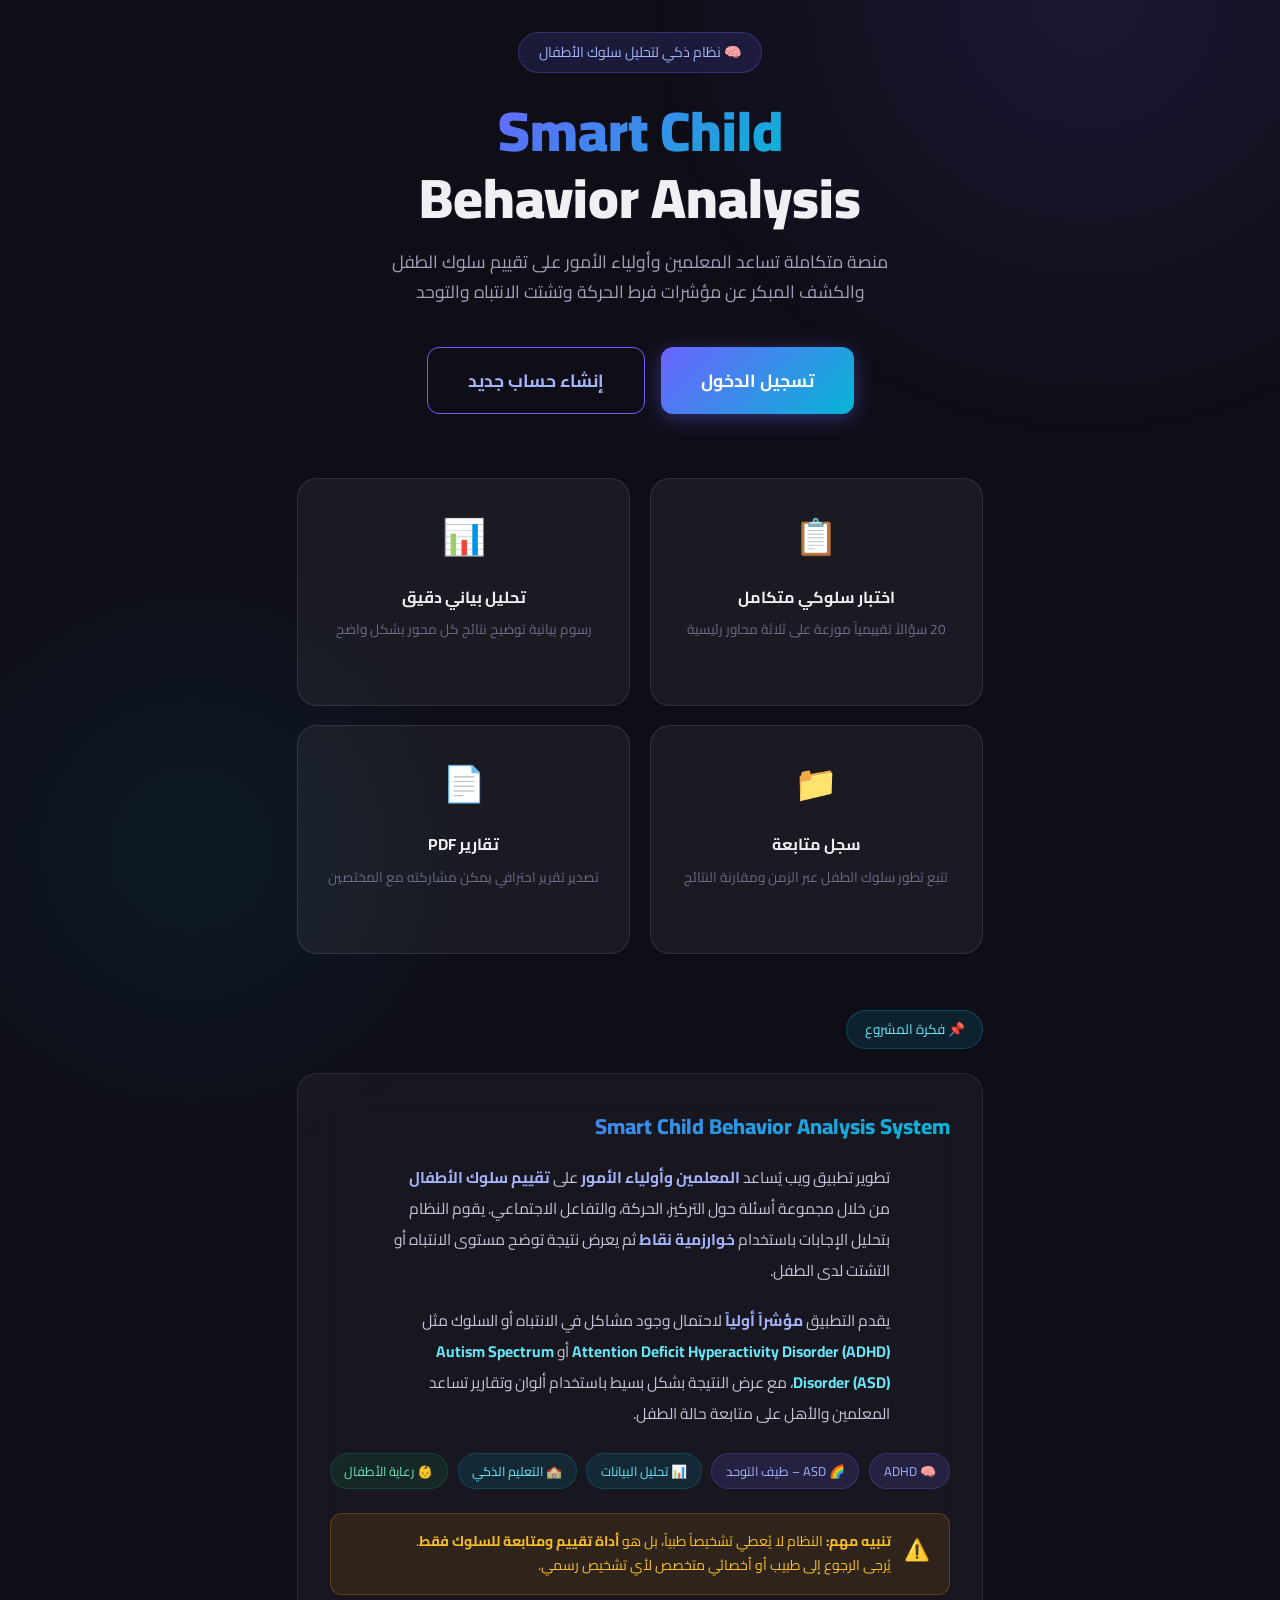
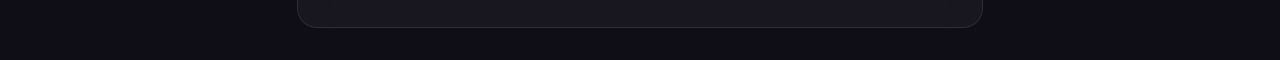
==== commit 1d3cb629: "التحديث" ====
--- a/index.html
+++ b/index.html
@@ -15,11 +15,12 @@
     <h1>
       <span class="text-gradient">Smart Child</span><br>
       Behavior Analysis
+
     </h1>
     <p>منصة متكاملة تساعد المعلمين وأولياء الأمور على تقييم سلوك الطفل والكشف المبكر عن مؤشرات فرط الحركة وتشتت الانتباه والتوحد</p>
     <div class="hero-btns">
-      <a href="login.html" class="btn btn-primary btn-lg">🔑 تسجيل الدخول</a>
-      <a href="register.html" class="btn btn-outline btn-lg">📝 إنشاء حساب جديد</a>
+      <a href="login.html" class="btn btn-primary btn-lg"> تسجيل الدخول</a>
+      <a href="register.html" class="btn btn-outline btn-lg"> إنشاء حساب جديد</a>
     </div>
 
     <div class="features-grid">
